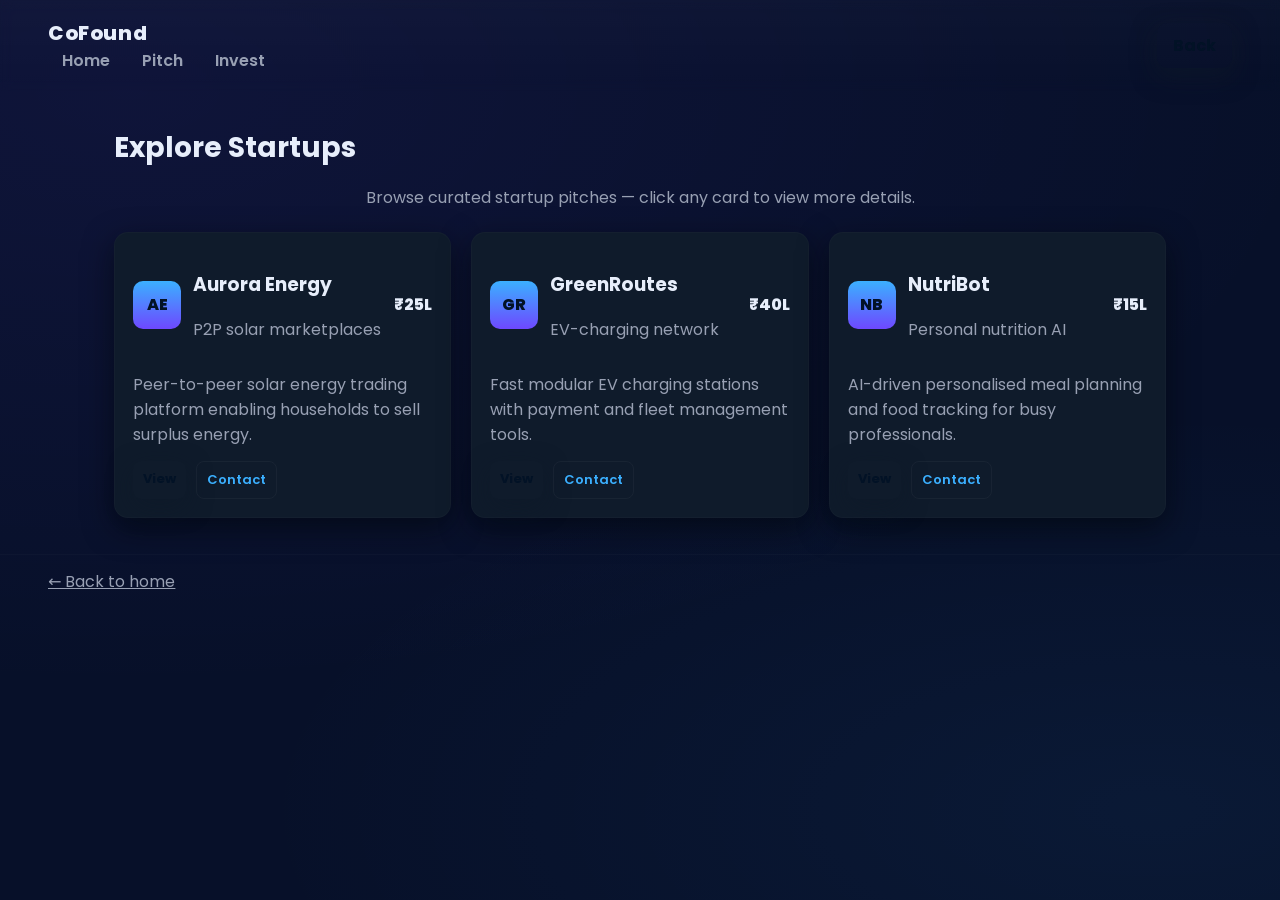
==== explore.html @ ae6206b5 "ADDED: WebApp Files" ====
<!-- explore.html -->
<!doctype html>
<html lang="en">
<head>
  <meta charset="utf-8">
  <meta name="viewport" content="width=device-width,initial-scale=1">
  <title>CoFound — Explore Ideas</title>
  <link href="https://fonts.googleapis.com/css2?family=Poppins:wght@300;400;600;700;800&display=swap" rel="stylesheet">
  <link rel="stylesheet" href="style.css">
</head>
<body>
  <header class="nav">
    <div class="nav-left">
      <div class="logo">CoFound</div>
      <nav class="nav-links">
        <a href="index.html">Home</a>
        <a href="idea.html">Pitch</a>
        <a href="invest.html">Invest</a>
      </nav>
    </div>
    <div class="nav-right">
      <a class="btn" href="index.html">Back</a>
    </div>
  </header>

  <main class="container">
    <h1 class="page-title">Explore Startups</h1>
    <p class="muted center">Browse curated startup pitches — click any card to view more details.</p>

    <div class="grid">
      <!-- Card 1 -->
      <article class="card">
        <div class="card-header">
          <div class="avatar">AE</div>
          <div>
            <h3>Aurora Energy</h3>
            <p class="muted">P2P solar marketplaces</p>
          </div>
          <div class="ask">₹25L</div>
        </div>
        <p class="card-body">Peer-to-peer solar energy trading platform enabling households to sell surplus energy.</p>
        <div class="card-footer">
          <a class="btn small" href="idea.html">View</a>
          <a class="btn small ghost" href="invest.html">Contact</a>
        </div>
      </article>

      <!-- Card 2 -->
      <article class="card">
        <div class="card-header">
          <div class="avatar">GR</div>
          <div>
            <h3>GreenRoutes</h3>
            <p class="muted">EV-charging network</p>
          </div>
          <div class="ask">₹40L</div>
        </div>
        <p class="card-body">Fast modular EV charging stations with payment and fleet management tools.</p>
        <div class="card-footer">
          <a class="btn small" href="idea.html">View</a>
          <a class="btn small ghost" href="invest.html">Contact</a>
        </div>
      </article>

      <!-- Card 3 -->
      <article class="card">
        <div class="card-header">
          <div class="avatar">NB</div>
          <div>
            <h3>NutriBot</h3>
            <p class="muted">Personal nutrition AI</p>
          </div>
          <div class="ask">₹15L</div>
        </div>
        <p class="card-body">AI-driven personalised meal planning and food tracking for busy professionals.</p>
        <div class="card-footer">
          <a class="btn small" href="idea.html">View</a>
          <a class="btn small ghost" href="invest.html">Contact</a>
        </div>
      </article>

      <!-- More sample cards can be added similarly -->
    </div>

  </main>

  <footer class="footer small">
    <a href="index.html" class="muted">← Back to home</a>
  </footer>
</body>
</html>
---- style.css ----
/* style.css */
:root{
--bg:#071029; /* deep navy */
--card:#0f1b2b;
--muted:#98a0b3;
--accent1:#3bb0ff;
--accent2:#6e48ff;
--glass: rgba(255,255,255,0.03);
--glass-2: rgba(255,255,255,0.02);
}

*{box-sizing:border-box}
html,body{height:100%}
body{
margin:0;
font-family:'Poppins',system-ui,Arial;
background: radial-gradient(1200px 600px at 10% 10%, rgba(110,72,255,
0.08), transparent),
radial-gradient(900px 400px at 90% 90%, rgba(59,176,255,0.06),
transparent),
var(--bg);
color:#e7eefb;
-webkit-font-smoothing:antialiased;
}
.nav{
display:flex;justify-content:space-between;align-items:center;padding:18px
48px;background:linear-gradient(180deg, rgba(255,255,255,0.02),
transparent);backdrop-filter: blur(6px);
}
.nav-right .btn{margin-left:12px}
.logo{font-weight:800;font-size:20px;letter-spacing:0.6px;color:var(--
    accent2)}
.nav-links a{margin:0 14px;color:var(--muted);text-decoration:none;font-weight:600}
/* Buttons */

.btn{display:inline-block;padding:10px 16px;border-radius:
10px;background:linear-gradient(90deg,var(--accent1),var(--
accent2));color:#021226;text-decoration:none;font-weight:700;box-shadow:0
8px 24px rgba(13,25,40,0.6);}
.btn.ghost{background:transparent;color:var(--accent1);border:1px solid
rgba(255,255,255,0.04);box-shadow:none;font-weight:600}
.btn.outline{background:transparent;border:1px solid rgba(255,255,255,
0.06);color:var(--muted)}
.btn.small{padding:8px 10px;border-radius:8px;font-size:13px}
.btn.large{padding:14px 22px;font-size:16px}
/* HERO */
.hero{display:flex;gap:40px;padding:64px 48px;align-items:center}
.hero-left{flex:1;max-width:720px}
.hero-left h1{font-size:40px;margin:0 0 12px;line-height:1.05;color:#f6fbff}
.lead{color:var(--muted);margin-bottom:18px}
.hero-ctas a{margin-right:12px}
.stats{display:flex;gap:28px;margin-top:20px;list-style:none;padding:0}
.stats li{color:var(--muted)}
.hero-right{width:380px}
.card-glow{background:linear-gradient(180deg, rgba(255,255,255,0.02),transparent);border-radius:16px;padding:18px;box-shadow:0 20px 60px rgba(8,
12,22,0.7);border:1px solid rgba(255,255,255,0.03)}
.pitch-card{padding:18px;background:linear-gradient(180deg, rgba(255,255,255,
0.01), transparent);border-radius:12px}
.chip{display:inline-block;padding:6px 10px;border-radius:
999px;background:rgba(255,255,255,0.04);color:var(--muted);font-weight:
700;font-size:12px}
.pitch-card h3{margin:12px 0 6px}
.pitch-card .muted{color:var(--muted);margin:0}
.meta{display:flex;justify-content:space-between;margin-top:12px;color:var(--
muted);font-size:13px}
.card-actions{display:flex;gap:10px;margin-top:14px}
.graphic-tiles{display:grid;grid-template-columns:repeat(3,1fr);gap:
10px;margin-top:18px}
.tile{padding:12px;border-radius:10px;background:linear-gradient(180deg,
rgba(255,255,255,0.02), transparent);text-align:center;font-weight:
700;color:var(--muted)}
.tile-1{background:linear-gradient(90deg, rgba(59,176,255,0.07), rgba(110,48,
255,0.03))}
.tile-2{background:linear-gradient(90deg, rgba(110,48,255,0.06), rgba(59,176,
255,0.02))}
.tile-3{background:linear-gradient(90deg, rgba(59,176,255,0.02), rgba(110,48,
255,0.06))}
/* MAIN container styles for pages */
.container{max-width:1100px;margin:36px auto;padding:0 24px}
.container.narrow{max-width:720px}
.page-title{font-size:28px;margin-bottom:6px}
.muted{color:var(--muted)}
.center{text-align:center}
/* Grid of cards */
.grid{display:grid;grid-template-columns:repeat(auto-fit,minmax(280px,
1fr));gap:20px;margin-top:22px}
.card{background:var(--card);padding:18px;border-radius:14px;border:1px
solid rgba(255,255,255,0.02);box-shadow:0 10px 30px rgba(2,6,12,0.6)}
.card-header{display:flex;align-items:center;gap:12px}
.avatar{width:48px;height:48px;border-radius:10px;background:linear-gradient(180deg,var(--accent1),var(--accent2));display:flex;align-items:center;justify-content:center;font-weight:800;color:#021226}
.ask{margin-left:auto;font-weight:800}
.card-body{color:var(--muted);margin:14px 0}
.card-footer{display:flex;gap:10px}
/* form card */
.form-card{background:linear-gradient(180deg, rgba(255,255,255,0.02),
transparent);padding:18px;border-radius:12px;border:1px solid rgba(255,255,
255,0.03)}
.input,.textarea{width:100%;padding:12px;border-radius:10px;border:1px solid
rgba(255,255,255,0.04);background:transparent;color:inherit;margin-bottom:
12px}
.label{color:var(--muted)}
.form-actions{display:flex;gap:12px;margin-top:8px}
/* Investors */
.invest-grid{display:grid;grid-template-columns:repeat(auto-fit,minmax(300px,
1fr));gap:20px;margin-top:20px}
.investor-card{background:linear-gradient(180deg, rgba(255,255,255,0.01),
transparent);padding:18px;border-radius:12px;border:1px solid rgba(255,255,
255,0.03)}
.investor-top{display:flex;gap:12px;align-items:center}
.investor-avatar{width:56px;height:56px;border-radius:12px;background:linear-
gradient(90deg,var(--accent2),var(--accent1));display:flex;align-items:center;justify-content:center;font-weight:800;color:#021226}
.invest-meta{display:flex;gap:12px;color:var(--muted);margin-top:8px}
.invest-actions{display:flex;gap:8px;margin-top:12px}
/* Footer */
.footer{display:flex;justify-content:space-between;align-items:center;padding:20px 48px;color:var(--muted);border-top:1px solid
rgba(255,255,255,0.02)}
.footer.small{padding:14px 48px}
/* responsive tweaks */
@media (max-width:900px){
.hero{flex-direction:column;padding:34px}
.hero-right{width:100%}
.nav{padding:14px}
}
/* subtle hover effects */
.card:hover,.investor-card:hover{transform:translateY(-6px);transition:all .24s cubic-bezier(.2,.8,.2,1)}
.btn:hover{transform:translateY(-3px);transition:all .18s}
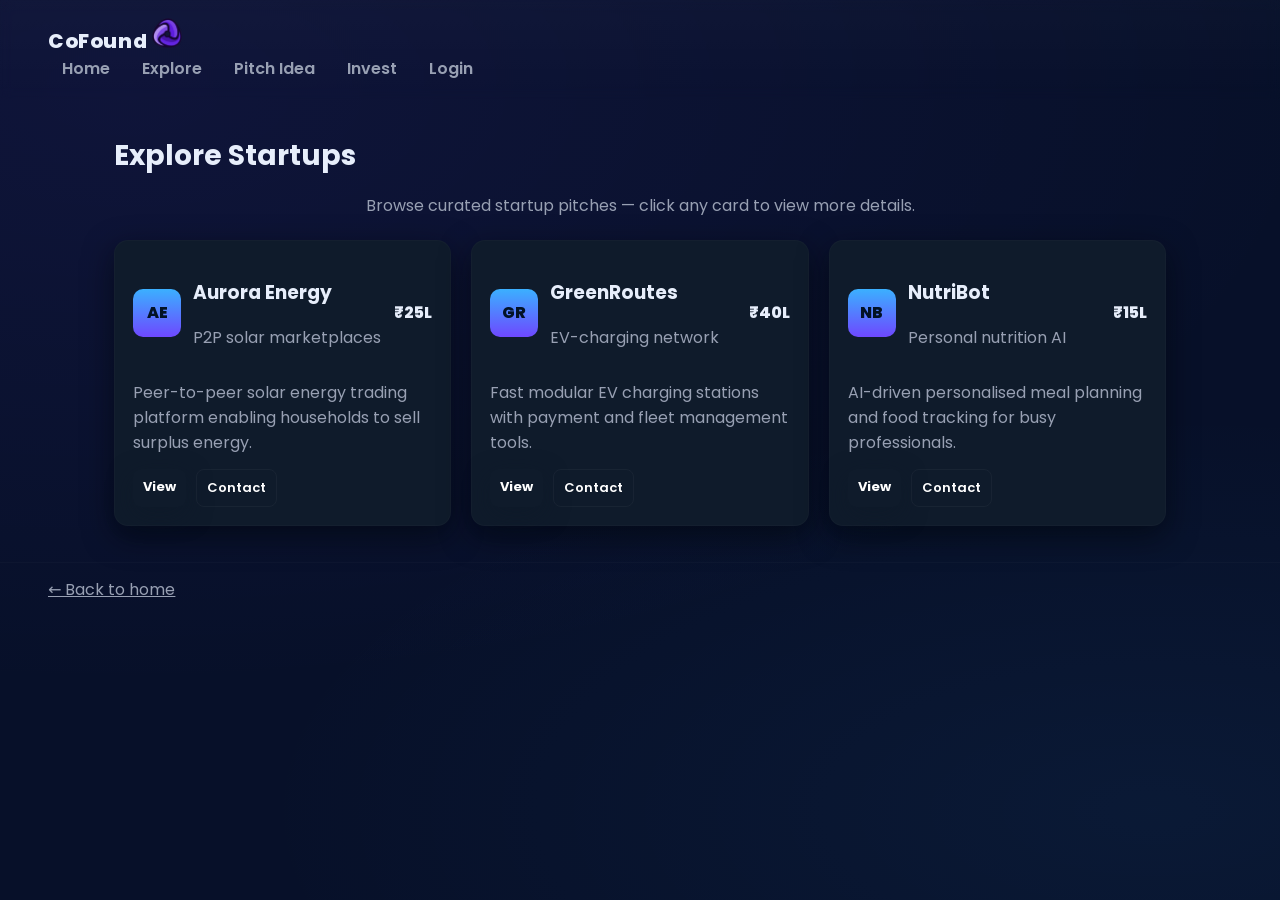
==== commit 20af44c5: "ADD & UPDATE : changed files and new files" ====
--- a/explore.html
+++ b/explore.html
@@ -11,16 +11,20 @@
 <body>
   <header class="nav">
     <div class="nav-left">
-      <div class="logo">CoFound</div>
+      <div class="logo">CoFound
+        <img src="logo.png" style="height: 30px;">
+      </div>
       <nav class="nav-links">
         <a href="index.html">Home</a>
-        <a href="idea.html">Pitch</a>
+        <a href="explore.html">Explore</a>
+        <a href="idea.html">Pitch Idea</a>
         <a href="invest.html">Invest</a>
+        <a href="login.html">Login</a>
       </nav>
     </div>
-    <div class="nav-right">
+    <!-- <div class="nav-right">
       <a class="btn" href="index.html">Back</a>
-    </div>
+    </div> -->
   </header>
 
   <main class="container">
--- a/style.css
+++ b/style.css
@@ -31,6 +31,8 @@
 .logo{font-weight:800;font-size:20px;letter-spacing:0.6px;color:var(--
     accent2)}
 .nav-links a{margin:0 14px;color:var(--muted);text-decoration:none;font-weight:600}
+
+
 /* Buttons */
 
 .btn{display:inline-block;padding:10px 16px;border-radius:
@@ -41,8 +43,11 @@
 rgba(255,255,255,0.04);box-shadow:none;font-weight:600}
 .btn.outline{background:transparent;border:1px solid rgba(255,255,255,
 0.06);color:var(--muted)}
-.btn.small{padding:8px 10px;border-radius:8px;font-size:13px}
-.btn.large{padding:14px 22px;font-size:16px}
+.btn.small{padding:8px 10px;border-radius:8px;font-size:13px;color:white;}
+.btn.large{padding:14px 22px;font-size:16px;color:white;border:1px solid rgba(255,255,255,0.04);}
+
+
+
 /* HERO */
 .hero{display:flex;gap:40px;padding:64px 48px;align-items:center}
 .hero-left{flex:1;max-width:720px}
@@ -75,13 +80,22 @@
 255,0.02))}
 .tile-3{background:linear-gradient(90deg, rgba(59,176,255,0.02), rgba(110,48,
 255,0.06))}
+
+
+
 /* MAIN container styles for pages */
+
+
 .container{max-width:1100px;margin:36px auto;padding:0 24px}
 .container.narrow{max-width:720px}
 .page-title{font-size:28px;margin-bottom:6px}
 .muted{color:var(--muted)}
 .center{text-align:center}
+
+
 /* Grid of cards */
+
+
 .grid{display:grid;grid-template-columns:repeat(auto-fit,minmax(280px,
 1fr));gap:20px;margin-top:22px}
 .card{background:var(--card);padding:18px;border-radius:14px;border:1px
@@ -100,18 +114,27 @@
 12px}
 .label{color:var(--muted)}
 .form-actions{display:flex;gap:12px;margin-top:8px}
+
+
 /* Investors */
+
+
 .invest-grid{display:grid;grid-template-columns:repeat(auto-fit,minmax(300px,
 1fr));gap:20px;margin-top:20px}
 .investor-card{background:linear-gradient(180deg, rgba(255,255,255,0.01),
 transparent);padding:18px;border-radius:12px;border:1px solid rgba(255,255,
 255,0.03)}
 .investor-top{display:flex;gap:12px;align-items:center}
-.investor-avatar{width:56px;height:56px;border-radius:12px;background:linear-
-gradient(90deg,var(--accent2),var(--accent1));display:flex;align-items:center;justify-content:center;font-weight:800;color:#021226}
+.investor-avatar{width:56px;height:56px;border-radius:20px;background:linear-
+gradient(90deg,var(--accent2),var(--accent1));display:flex;align-items:center;justify-content:center;font-weight:800;color:white}
 .invest-meta{display:flex;gap:12px;color:var(--muted);margin-top:8px}
 .invest-actions{display:flex;gap:8px;margin-top:12px}
+
+
 /* Footer */
+
+
+
 .footer{display:flex;justify-content:space-between;align-items:center;padding:20px 48px;color:var(--muted);border-top:1px solid
 rgba(255,255,255,0.02)}
 .footer.small{padding:14px 48px}
